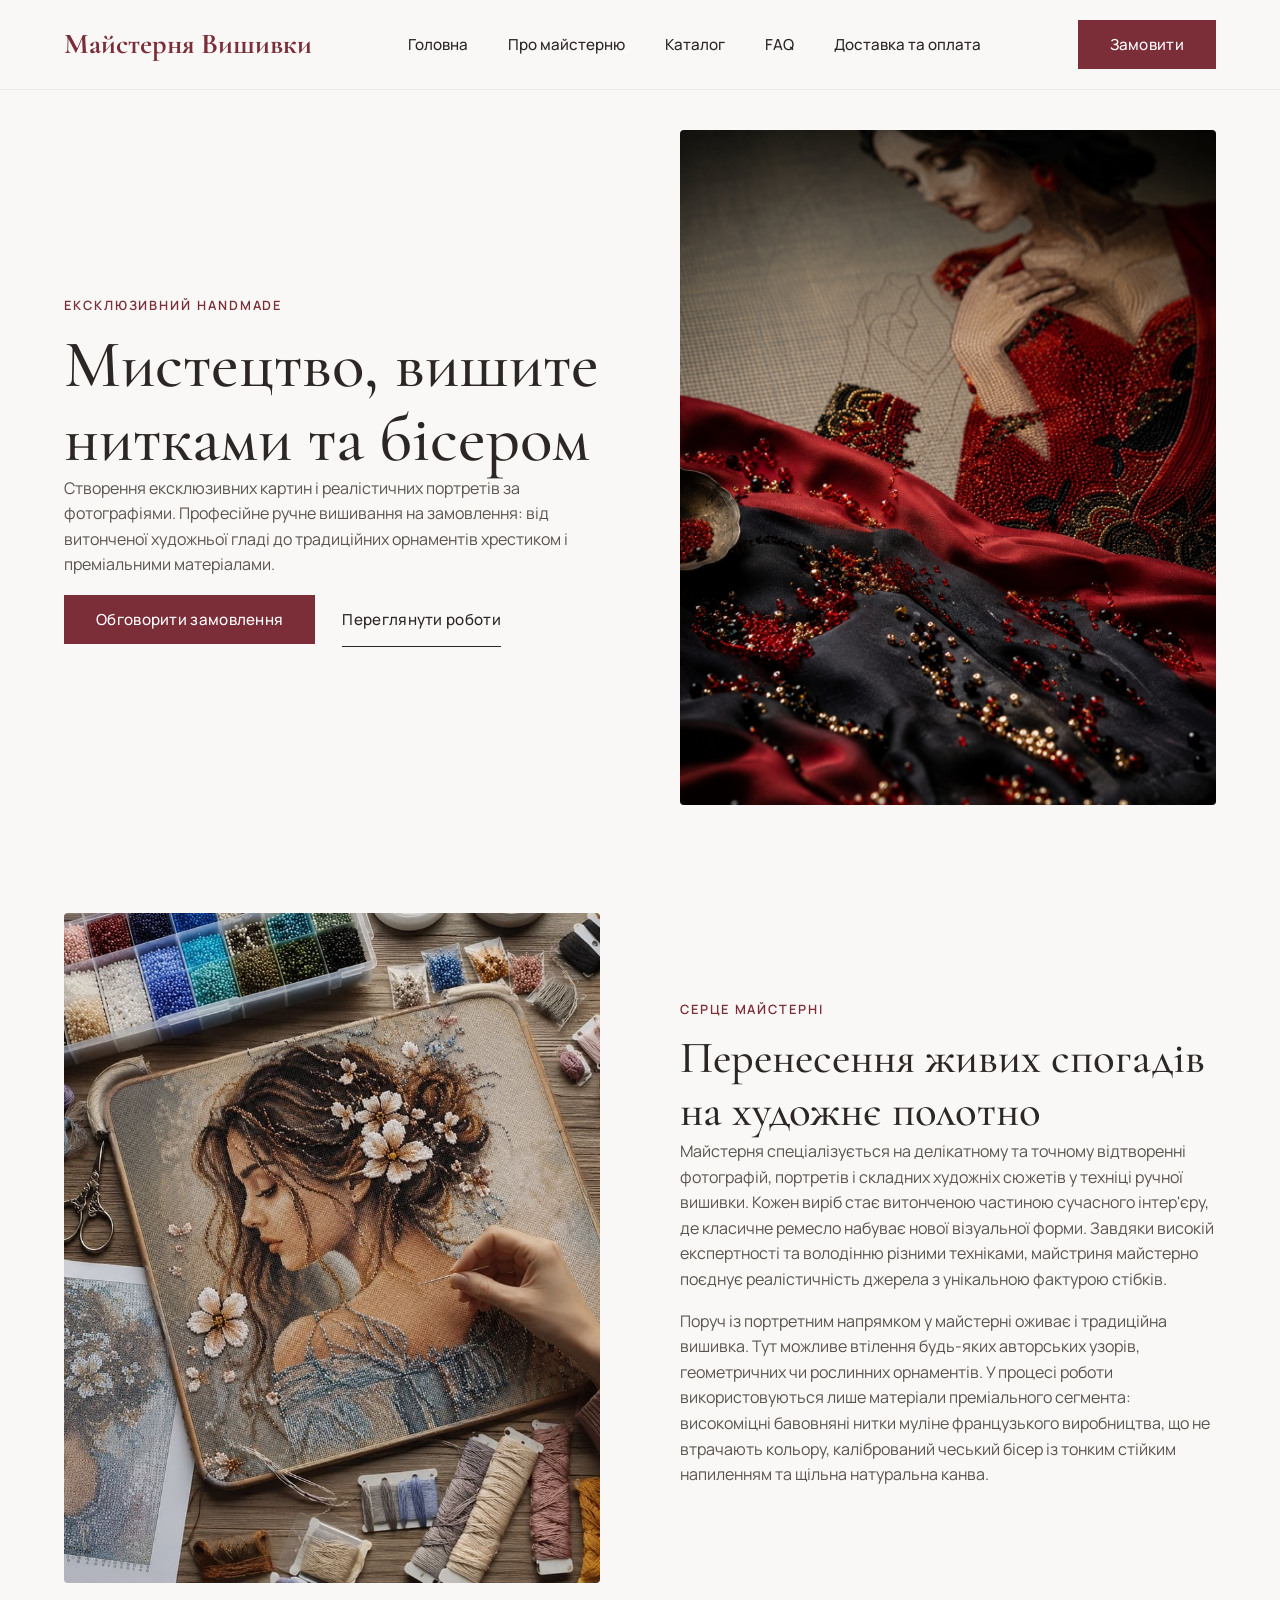
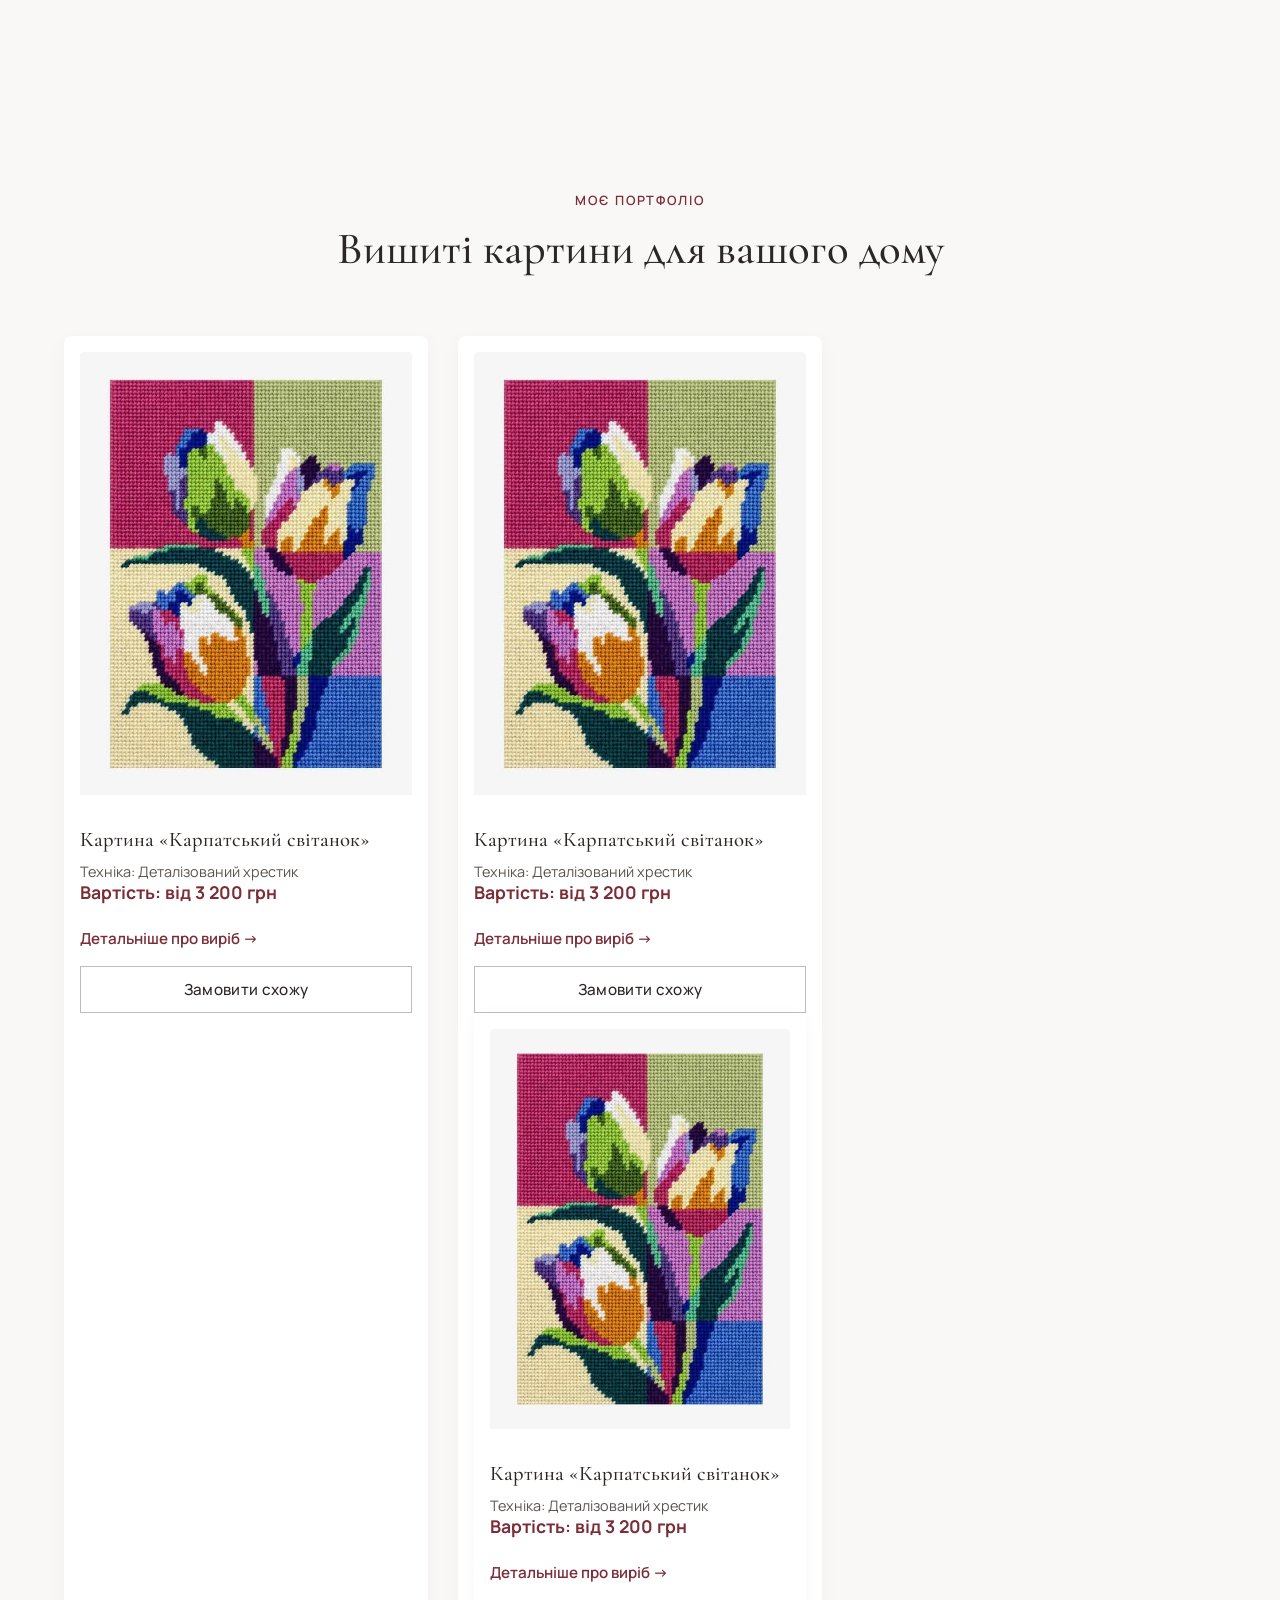
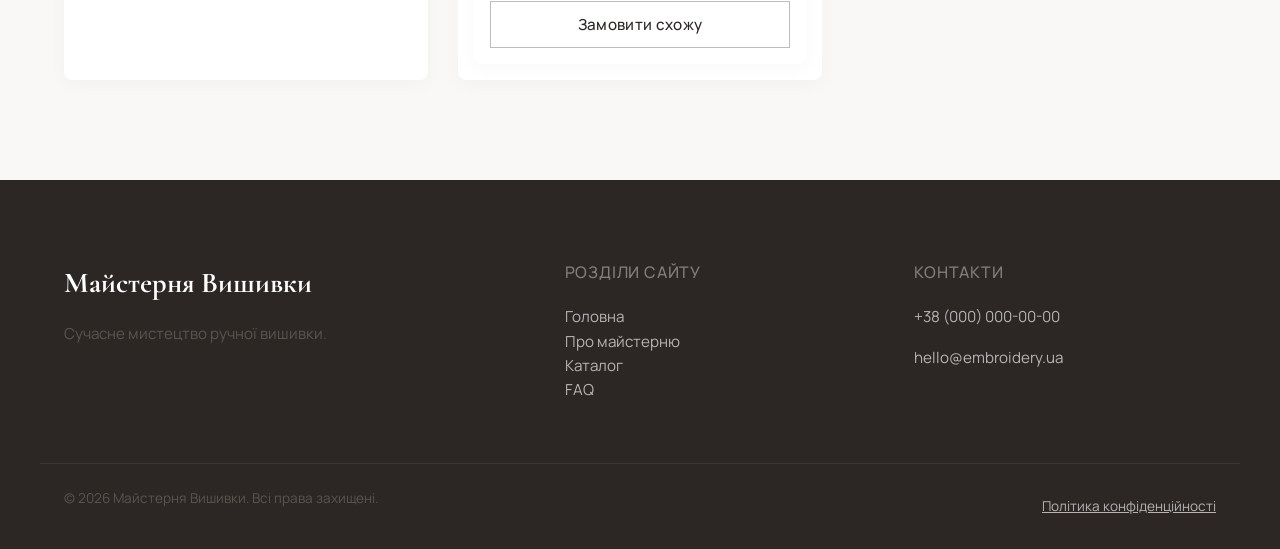
==== index.html @ 111ecac7 "Update index.html" ====
<!DOCTYPE html>
<html lang="uk">
<head>
  <meta charset="UTF-8">
  <meta name="viewport" content="width=device-width, initial-scale=1.0">
  <title>Про майстерню | Майстерня Вишивки</title>
  
  <link rel="preconnect" href="https://fonts.googleapis.com">
  <link rel="preconnect" href="https://fonts.gstatic.com" crossorigin>
  <link href="https://fonts.googleapis.com/css2?family=Cormorant+Garamond:wght@400;500;600;700&family=Manrope:wght@300;400;500;600&display=swap" rel="stylesheet">
  <link rel="stylesheet" href="style.css">
</head>
<body>

 <header class="site-header">
  <div class="container header-inner">
    <a href="index.html" class="logo">Майстерня Вишивки</a>
    
    <nav class="main-nav" id="main-nav">
      <ul class="nav-list">
        <li><a href="index.html" class="nav-link active">Головна</a></li>
        <li><a href="about.html" class="nav-link">Про майстерню</a></li>
        <li><a href="catalog.html" class="nav-link">Каталог</a></li>
        <li><a href="faq.html" class="nav-link">FAQ</a></li>
        <li><a href="delivery.html" class="nav-link">Доставка та оплата</a></li>
      </ul>
    </nav>

    <button class="btn btn-primary header-btn js-open-modal" data-product="Загальна консультація">Замовити</button>
    <button class="burger-menu" id="burger-menu" aria-label="Відкрити меню">
      <span></span><span></span><span></span>
    </button>
  </div>
</header>

  <main>
    <section class="hero" id="hero">
      <div class="container hero-container">
        <div class="hero-content fade-up">
          <span class="subtitle">Ексклюзивний handmade</span>
          <h1>Мистецтво, вишите нитками та бісером</h1>
          <p>Створення ексклюзивних картин і реалістичних портретів за фотографіями. Професійне ручне вишивання на замовлення: від витонченої художньої гладі до традиційних орнаментів хрестиком і преміальними матеріалами.</p>
 <div class="hero-actions">
            <button class="btn btn-primary js-open-modal" data-product="Обговорення замовлення">Обговорити замовлення</button>
            <a href="catalog.html" class="btn btn-secondary">Переглянути роботи</a>
          </div>
        </div>
        <div class="hero-image fade-up delay-1">
          <img src="images/main_1200x1500.jpg" alt="Ексклюзивна вишивка ручної роботи">
        </div>
      </div>
    </section>

    <section class="about-page section-padding" id="about">
      <div class="container about-container">
       <div class="about-text fade-up">
          <span class="subtitle">Серце майстерні</span>
          <h2>Перенесення живих спогадів на художнє полотно</h2>
          <p>Майстерня спеціалізується на делікатному та точному відтворенні фотографій, портретів і складних художніх сюжетів у техніці ручної вишивки. Кожен виріб стає витонченою частиною сучасного інтер'єру, де класичне ремесло набуває нової візуальної форми. Завдяки високій експертності та володінню різними техніками, майстриня майстерно поєднує реалістичність джерела з унікальною фактурою стібків.</p>
          <p>Поруч із портретним напрямком у майстерні оживає і традиційна вишивка. Тут можливе втілення будь-яких авторських узорів, геометричних чи рослинних орнаментів. У процесі роботи використовуються лише матеріали преміального сегмента: високоміцні бавовняні нитки муліне французького виробництва, що не втрачають кольору, калібрований чеський бісер із тонким стійким напиленням та щільна натуральна канва.</p>
        </div>
        <div class="about-image fade-up delay-1">
         <img src="images/main_0121.jpg" alt="Процес створення вишивки та матеріали">
        </div>
      </div>
    </section>

    <section class="featured section-padding">
      <div class="container">
<div class="section-header center fade-up">
          <span class="subtitle">Моє портфоліо</span>
          <h2>Вишиті картини для вашого дому</h2>
        </div>
        
        <div class="catalog-grid">
         <article class="product-card fade-up delay-2">
            <div class="card-image">
              <a href="product.html">
                <img src="images/work-6.jpg" alt="Картина Карпатський світанок">
              </a>
            </div>
            <div class="card-content">
              <a href="product.html">
                <h3 class="card-title">Картина «Карпатський світанок»</h3>
              </a>
              <p class="card-technique">Техніка: Деталізований хрестик</p>
              <p class="card-price">Вартість: від 3 200 грн</p>
              <a href="product.html" class="details-link">Детальніше про виріб &rarr;</a>
              <button class="btn btn-outline js-open-modal" data-product="Картина «Карпатський світанок»">Замовити схожу</button>
            </div>
          </article>
         <article class="product-card fade-up delay-1">
            <div class="card-image">
              <a href="product.html">
                <img src="images/work-6.jpg" alt="Картина Карпатський світанок">
              </a>
            </div>
            <div class="card-content">
              <a href="product.html">
                <h3 class="card-title">Картина «Карпатський світанок»</h3>
              </a>
              <p class="card-technique">Техніка: Деталізований хрестик</p>
              <p class="card-price">Вартість: від 3 200 грн</p>
              <a href="product.html" class="details-link">Детальніше про виріб &rarr;</a>
              <button class="btn btn-outline js-open-modal" data-product="Картина «Карпатський світанок»">Замовити схожу</button>
              <article class="product-card fade-up delay-2">
            <div class="card-image">
              <a href="product.html">
                <img src="images/work-6.jpg" alt="Картина Карпатський світанок">
              </a>
            </div>
            <div class="card-content">
              <a href="product.html">
                <h3 class="card-title">Картина «Карпатський світанок»</h3>
              </a>
              <p class="card-technique">Техніка: Деталізований хрестик</p>
              <p class="card-price">Вартість: від 3 200 грн</p>
              <a href="product.html" class="details-link">Детальніше про виріб &rarr;</a>
              <button class="btn btn-outline js-open-modal" data-product="Картина «Карпатський світанок»">Замовити схожу</button>
            </div>
          </article>

            </div>
          </article>
        </div>
      </div>
    </section>
  </main>

    <footer class="site-footer">
    <div class="container footer-container">
      <div class="footer-brand">
        <span class="logo">Майстерня Вишивки</span>
        <p>Сучасне мистецтво ручної вишивки.</p>
      </div>
      <div class="footer-links">
        <h4>Розділи сайту</h4>
        <ul>
          <li><a href="index.html">Головна</a></li>
          <li><a href="about.html">Про майстерню</a></li>
          <li><a href="catalog.html">Каталог</a></li>
          <li><a href="faq.html">FAQ</a></li>
        </ul>
      </div>
      <div class="footer-contacts">
        <h4>Контакти</h4>
        <p><a href="tel:+380000000000">+38 (000) 000-00-00</a></p>
        <p><a href="mailto:hello@embroidery.ua">hello@embroidery.ua</a></p>
      </div>
    </div>
   <div class="footer-bottom container" style="display: flex; justify-content: space-between; align-items: center; flex-wrap: wrap;">
      <p>&copy; 2026 Майстерня Вишивки. Всі права захищені.</p>
      <a href="privacy.html" style="font-size: 0.85rem; text-decoration: underline;">Політика конфіденційності</a>
    </div>
  </footer>
  <div class="modal-overlay" id="order-modal" aria-hidden="true">
    <div class="modal-content">
      <button class="close-modal js-close-modal" aria-label="Закрити">&times;</button>
      <h2 class="modal-title">Обговорити замовлення</h2>
      <form class="order-form" id="order-form">
        <div class="form-group">
          <label for="user-name">Ім'я</label>
          <input type="text" id="user-name" name="name" required>
        </div>
        <div class="form-group">
          <label for="user-contact">Телефон або Месенджер</label>
          <input type="text" id="user-contact" name="contact" required>
        </div>
        <div class="form-group">
          <label for="work-format">Матеріал виконання</label>
          <select id="work-format" name="format">
            <option value="thread">Преміальні нитки муліне</option>
            <option value="beads">Калібрований чеський бісер</option>
            <option value="mixed">Змішана художня техніка</option>
          </select>
        </div>
        <div class="form-group">
          <label for="user-comment">Опис ідеї</label>
          <textarea id="user-comment" name="comment" rows="4"></textarea>
        </div>
        <button type="submit" class="btn btn-primary submit-btn">Відправити заявку</button>
        <p class="form-microcopy">Фото або референс можна буде надіслати у месенджер після оформлення заявки.</p>
        <div class="form-message" id="form-message"></div>
      </form>
    </div>
  </div>

  <script src="script.js"></script>
</body>
</html>
---- style.css ----
:root {
  --bg-color: #F9F8F6;
  --text-color: #2C2724;
  --text-light: #5A544F;
  --accent-color: #7B2D38;
  --accent-hover: #5A2028;
  --highlight-bg: #F0EBE1;
  --white: #FFFFFF;
  
  --font-serif: 'Cormorant Garamond', serif;
  --font-sans: 'Manrope', sans-serif;
  
  --transition: 0.4s cubic-bezier(0.25, 0.46, 0.45, 0.94);
}

* { box-sizing: border-box; margin: 0; padding: 0; }
html { scroll-behavior: smooth; }
body { font-family: var(--font-sans); background-color: var(--bg-color); color: var(--text-color); line-height: 1.6; font-size: 16px; overflow-x: hidden; }

h1, h2, h3, h4 { font-family: var(--font-serif); font-weight: 500; color: var(--text-color); }
h1 { font-size: clamp(2.5rem, 6vw, 4.2rem); line-height: 1.1; }
h2 { font-size: clamp(2rem, 4vw, 2.8rem); line-height: 1.2; }
h3 { font-size: 1.6rem; }
p { color: var(--text-light); margin-bottom: 1rem; }
a { color: inherit; text-decoration: none; transition: var(--transition); }
ul { list-style: none; }
button { font-family: inherit; cursor: pointer; border: none; background: none; }

.container { width: 100%; max-width: 1200px; margin: 0 auto; padding: 0 24px; }
.section-padding { padding: 100px 0; }
.center { text-align: center; }

.subtitle { display: block; font-size: 0.8rem; text-transform: uppercase; letter-spacing: 0.15em; color: var(--accent-color); font-weight: 600; margin-bottom: 12px; }
.section-header { margin-bottom: 60px; }

/* Buttons */
.btn { display: inline-block; padding: 14px 32px; font-size: 0.95rem; font-weight: 500; transition: var(--transition); letter-spacing: 0.02em; }
.btn-primary { background-color: var(--accent-color); color: var(--white); }
.btn-primary:hover { background-color: var(--accent-hover); transform: translateY(-2px); }
.btn-secondary { background-color: transparent; color: var(--text-color); border-bottom: 1px solid var(--text-color); padding: 14px 0; margin-left: 24px; }
.btn-secondary:hover { color: var(--accent-color); border-color: var(--accent-color); }
.btn-outline { border: 1px solid rgba(44, 39, 36, 0.3); color: var(--text-color); padding: 12px 24px; width: 100%; text-align: center; transition: all 0.3s ease; }
.btn-outline:hover { border-color: var(--accent-color); color: var(--white); background-color: var(--accent-color); }

/* Header */
.site-header { position: sticky; top: 0; z-index: 100; background-color: rgba(249, 248, 246, 0.95); backdrop-filter: blur(8px); border-bottom: 1px solid rgba(44, 39, 36, 0.06); padding: 20px 0; }
.header-inner { display: flex; justify-content: space-between; align-items: center; }
.logo { font-family: var(--font-serif); font-size: 1.8rem; font-weight: 700; color: var(--accent-color); }
.nav-list { display: none; gap: 40px; }
.nav-link { font-size: 0.95rem; font-weight: 500; }
.nav-link:hover { color: var(--accent-color); }
.header-btn { display: none; }

.burger-menu { display: flex; flex-direction: column; gap: 6px; width: 28px; z-index: 102; }
.burger-menu span { display: block; width: 100%; height: 2px; background-color: var(--text-color); transition: var(--transition); }
.burger-menu.active span:nth-child(1) { transform: translateY(8px) rotate(45deg); }
.burger-menu.active span:nth-child(2) { opacity: 0; }
.burger-menu.active span:nth-child(3) { transform: translateY(-8px) rotate(-45deg); }

.main-nav.active { position: fixed; top: 0; left: 0; width: 100%; height: 100vh; background-color: var(--bg-color); display: flex; align-items: center; justify-content: center; z-index: 101; }
.main-nav.active .nav-list { display: flex; flex-direction: column; align-items: center; gap: 32px; }
@media (min-width: 992px) { .burger-menu { display: none; } .nav-list { display: flex; } .header-btn { display: block; } }

/* Hero & About */
.hero-container { display: grid; gap: 48px; align-items: center; padding-top: 40px;}
.hero-image img, .about-image img { width: 100%; object-fit: cover; border-radius: 4px; }
.hero-image img { height: 55vh; }
.about-container { display: grid; gap: 48px; align-items: center; }
.about-image img { aspect-ratio: 4/5; }
@media (min-width: 992px) { .hero-container, .about-container { grid-template-columns: 1fr 1fr; gap: 80px; } .hero-image img { height: 75vh; } .about-image { order: -1; } }

/* Catalog Animations & Grid */
.catalog-grid { display: grid; grid-template-columns: 1fr; gap: 48px; }
.product-card { 
  display: flex; 
  flex-direction: column; 
  gap: 20px; 
  background: var(--white);
  padding: 16px;
  border-radius: 8px;
  box-shadow: 0 4px 20px rgba(0,0,0,0.03);
  transition: transform 0.4s ease, box-shadow 0.4s ease;
}

/* Анімація наведення миші на картку */
.product-card:hover {
  transform: translateY(-10px);
  box-shadow: 0 15px 35px rgba(123, 45, 56, 0.08);
}

.card-image { overflow: hidden; border-radius: 4px; }
.card-image img { width: 100%; aspect-ratio: 3/4; object-fit: cover; transition: transform 0.8s ease; }
.product-card:hover .card-image img { transform: scale(1.05); }

.card-title { font-size: 1.3rem; margin-bottom: 4px; }
.card-technique { font-size: 0.9rem; color: var(--text-light); margin-bottom: 16px; }

@media (min-width: 768px) { .catalog-grid { grid-template-columns: repeat(2, 1fr); } }
@media (min-width: 1024px) { .catalog-grid { grid-template-columns: repeat(3, 1fr); gap: 30px; } }

/* Animations Scroll Reveal */
.fade-up {
  opacity: 0;
  transform: translateY(40px);
  transition: opacity 0.8s ease-out, transform 0.8s ease-out;
}
.fade-up.visible {
  opacity: 1;
  transform: translateY(0);
}
.delay-1 { transition-delay: 0.2s; }
.delay-2 { transition-delay: 0.4s; }

/* Info & Accordion */
.info-container { display: grid; gap: 64px; }
.accordion-item { border-bottom: 1px solid rgba(44, 39, 36, 0.12); }
.accordion-header { width: 100%; text-align: left; padding: 24px 0; font-size: 1.1rem; color: var(--text-color); display: flex; justify-content: space-between; align-items: center; font-weight: 500; }
.accordion-header::after { content: '+'; font-size: 1.4rem; color: var(--accent-color); transition: var(--transition); }
.accordion-item.active .accordion-header::after { transform: rotate(45deg); }
.accordion-content { max-height: 0; overflow: hidden; transition: max-height 0.3s ease; }
.accordion-item.active .accordion-content { max-height: 500px; }
.accordion-content p { padding-bottom: 24px; font-size: 0.95rem; }
@media (min-width: 992px) { .info-container { grid-template-columns: 1fr 1fr; gap: 90px; } }

/* Footer */
.site-footer { background-color: var(--text-color); color: var(--white); padding: 80px 0 24px; font-size: 0.95rem; }
.site-footer a { color: rgba(255, 255, 255, 0.65); }
.site-footer a:hover { color: var(--white); }
.site-footer .logo { color: var(--white); display: inline-block; margin-bottom: 16px; }
.footer-container { display: grid; gap: 48px; margin-bottom: 60px; }
.footer-links h4, .footer-contacts h4 { font-family: var(--font-sans); font-size: 1rem; text-transform: uppercase; letter-spacing: 0.05em; margin-bottom: 20px; color: rgba(255, 255, 255, 0.4); }
.footer-bottom { text-align: center; border-top: 1px solid rgba(255, 255, 255, 0.08); padding-top: 24px; font-size: 0.85rem; color: rgba(255, 255, 255, 0.4); }
@media (min-width: 768px) { .footer-container { grid-template-columns: 1.5fr 1fr 1fr; } }

/* Modal Form */
.modal-overlay { position: fixed; top: 0; left: 0; width: 100%; height: 100%; background-color: rgba(44, 39, 36, 0.6); backdrop-filter: blur(5px); z-index: 1000; display: flex; align-items: center; justify-content: center; opacity: 0; visibility: hidden; transition: var(--transition); }
.modal-overlay.active { opacity: 1; visibility: visible; }
.modal-content { background-color: var(--highlight-bg); width: 100%; max-width: 500px; padding: 48px; position: relative; transform: translateY(30px); transition: var(--transition); border-radius: 8px; }
.modal-overlay.active .modal-content { transform: translateY(0); }
.close-modal { position: absolute; top: 20px; right: 24px; font-size: 2rem; color: var(--text-color); }

.form-group { margin-bottom: 20px; }
.form-group label { display: block; font-size: 0.85rem; text-transform: uppercase; margin-bottom: 6px; font-weight: 600; }
.form-group input, .form-group select, .form-group textarea { width: 100%; padding: 12px; border: 1px solid rgba(44, 39, 36, 0.2); border-radius: 4px; font-family: inherit; }
.form-group input:focus, .form-group select:focus, .form-group textarea:focus { outline: none; border-color: var(--accent-color); }
.submit-btn { width: 100%; margin-top: 10px; border-radius: 4px;}
.form-message { margin-top: 15px; text-align: center; font-weight: 500; }
.form-message.success { color: #2E7D32; }
.form-message.error { color: var(--accent-color); }

/* ================= Сторінка Доставка та Оплата (delivery.html) ================= */

.contacts-page {
  padding-bottom: 100px;
}

/* Сітка контактів (телефон, email, месенджери) */
.contacts-grid {
  display: grid;
  grid-template-columns: repeat(auto-fit, minmax(250px, 1fr));
  gap: 30px;
  text-align: center;
  margin-bottom: 60px;
}

.contact-item h3 {
  font-family: var(--font-sans);
  font-size: 1.1rem;
  margin-bottom: 12px;
  text-transform: uppercase;
  letter-spacing: 0.05em;
  color: var(--accent-color);
}

.contact-item p { 
  margin-bottom: 5px; 
  font-size: 1.05rem; 
}

/* Картки Доставка і Оплата */
.info-cards-wrapper {
  display: flex;
  flex-direction: column;
  gap: 30px;
  max-width: 900px;
  margin: 0 auto 60px;
}

.info-card {
  display: flex;
  gap: 24px;
  background-color: var(--white);
  padding: 35px;
  border-radius: 12px;
  box-shadow: 0 4px 20px rgba(0, 0, 0, 0.03);
  border: 1px solid rgba(44, 39, 36, 0.06);
  transition: transform 0.3s ease, box-shadow 0.3s ease;
}

.info-card:hover {
  transform: translateY(-5px);
  box-shadow: 0 10px 30px rgba(123, 45, 56, 0.08);
  border-color: rgba(123, 45, 56, 0.15);
}

.info-icon {
  flex-shrink: 0;
  width: 64px;
  height: 64px;
  background-color: var(--highlight-bg); /* Світло-молочний фон іконки */
  border-radius: 16px;
  display: flex;
  align-items: center;
  justify-content: center;
  color: var(--accent-color); /* Бордовий колір іконки */
}

.info-icon svg { 
  width: 32px; 
  height: 32px; 
}

.info-content h3 {
  font-family: var(--font-sans);
  font-size: 1.4rem;
  font-weight: 600;
  margin-bottom: 16px;
  color: var(--text-color);
}

.info-content p {
  font-size: 0.95rem; 
  line-height: 1.6; 
  margin-bottom: 12px; 
  color: var(--text-light);
}

.info-content p:last-child { 
  margin-bottom: 0; 
}

.info-content strong { 
  color: var(--text-color); 
  font-weight: 600; 
}

/* Форма на сторінці Доставка та Оплата */
.inline-form {
  max-width: 600px;
  margin: 0 auto;
  background: var(--white);
  padding: 40px;
  border-radius: 8px;
  box-shadow: 0 4px 20px rgba(0, 0, 0, 0.03);
  border: 1px solid rgba(44, 39, 36, 0.06);
}

/* Адаптивність для телефонів */
@media (max-width: 768px) {
  .info-card { 
    flex-direction: column; 
    gap: 20px; 
    padding: 24px; 
  }
  .info-icon { 
    width: 54px; 
    height: 54px; 
  }
  .info-icon svg { 
    width: 28px; 
    height: 28px; 
  }
  .inline-form {
    padding: 24px;
  }
}
/* Ціна у картках каталогу */
.card-price {
  font-size: 1.1rem;
  font-weight: 700;
  color: var(--accent-color);
  margin-top: -10px;
  margin-bottom: 20px;
}

.card-technique {
  margin-bottom: 5px !important;
}

/* ================= Сторінка окремого виробу (product.html) ================= */

.breadcrumbs {
  padding: 20px 24px 0;
  font-size: 0.9rem;
  color: var(--text-light);
}

.breadcrumbs a {
  color: var(--accent-color);
  font-weight: 500;
}

.product-layout {
  display: grid;
  gap: 40px;
}

@media (min-width: 992px) {
  .product-layout {
    grid-template-columns: 1.1fr 0.9fr;
    gap: 60px;
    align-items: start;
  }
}

/* Галерея */
.product-gallery {
  display: flex;
  flex-direction: column;
  gap: 15px;
}

.main-image img {
  width: 100%;
  aspect-ratio: 4/5;
  object-fit: cover;
  border-radius: 8px;
  border: 1px solid rgba(44, 39, 36, 0.06);
}

.thumbnail-list {
  display: flex;
  gap: 10px;
  overflow-x: auto;
  padding-bottom: 5px;
}

.thumbnail-list::-webkit-scrollbar {
  height: 6px;
}
.thumbnail-list::-webkit-scrollbar-thumb {
  background: rgba(44, 39, 36, 0.2);
  border-radius: 4px;
}

.thumbnail {
  width: 80px;
  height: 80px;
  object-fit: cover;
  border-radius: 6px;
  cursor: pointer;
  border: 2px solid transparent;
  transition: var(--transition);
  opacity: 0.7;
}

.thumbnail:hover {
  opacity: 1;
}

.thumbnail.active {
  border-color: var(--accent-color);
  opacity: 1;
}

/* Інфо про виріб */
.product-title {
  font-size: clamp(2rem, 4vw, 2.8rem);
  margin-bottom: 10px;
}

.product-price {
  font-size: 1.8rem;
  font-weight: 700;
  color: var(--accent-color);
  margin-bottom: 25px;
  font-family: var(--font-serif);
}

.product-description p {
  font-size: 1.05rem;
  margin-bottom: 30px;
}
/* Посилання "Детальніше" у картках */
.details-link {
  display: inline-block;
  margin-bottom: 15px;
  color: var(--accent-color);
  font-weight: 600;
  font-size: 0.95rem;
  text-decoration: none;
  transition: var(--transition);
}

.details-link:hover {
  text-decoration: underline;
  text-underline-offset: 4px;
}

/* Hover-ефект для заголовку картки */
.card-title {
  transition: color 0.3s ease;
}

.product-card:hover .card-title {
  color: var(--accent-color);
}
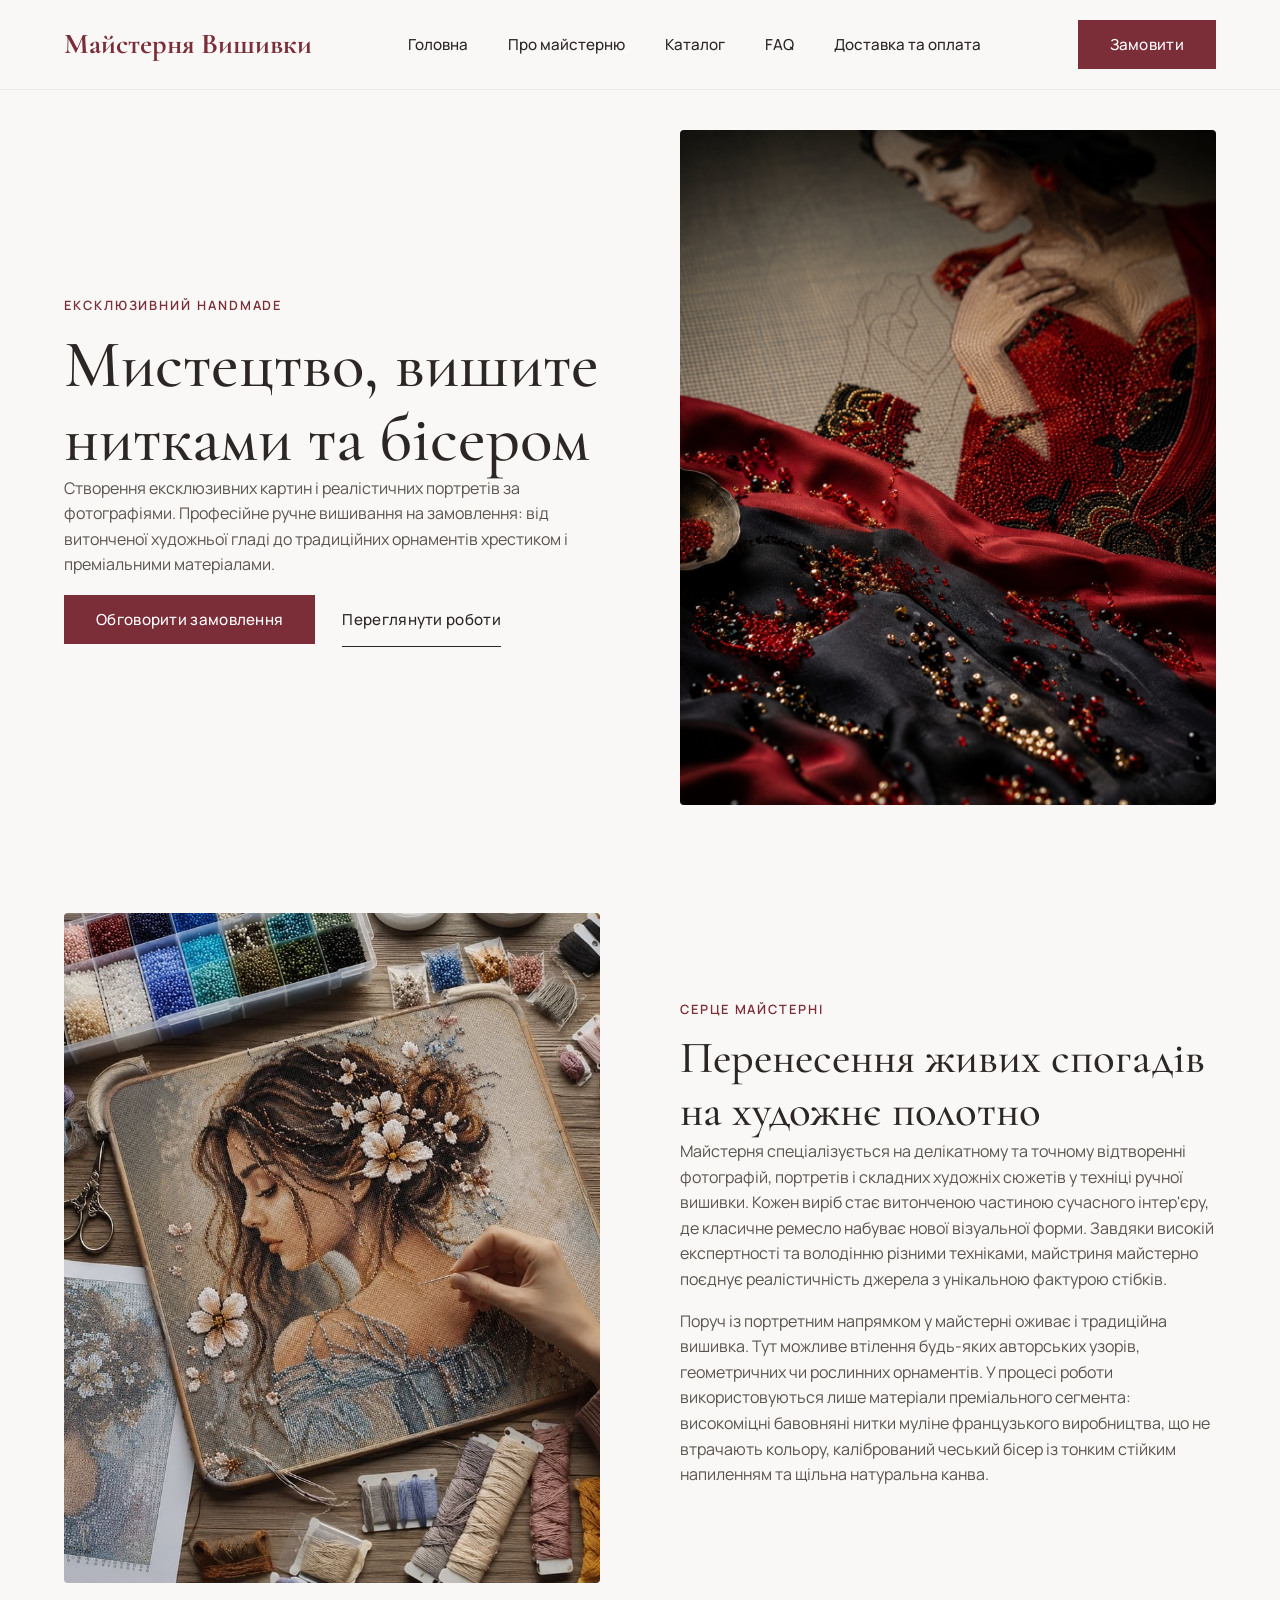
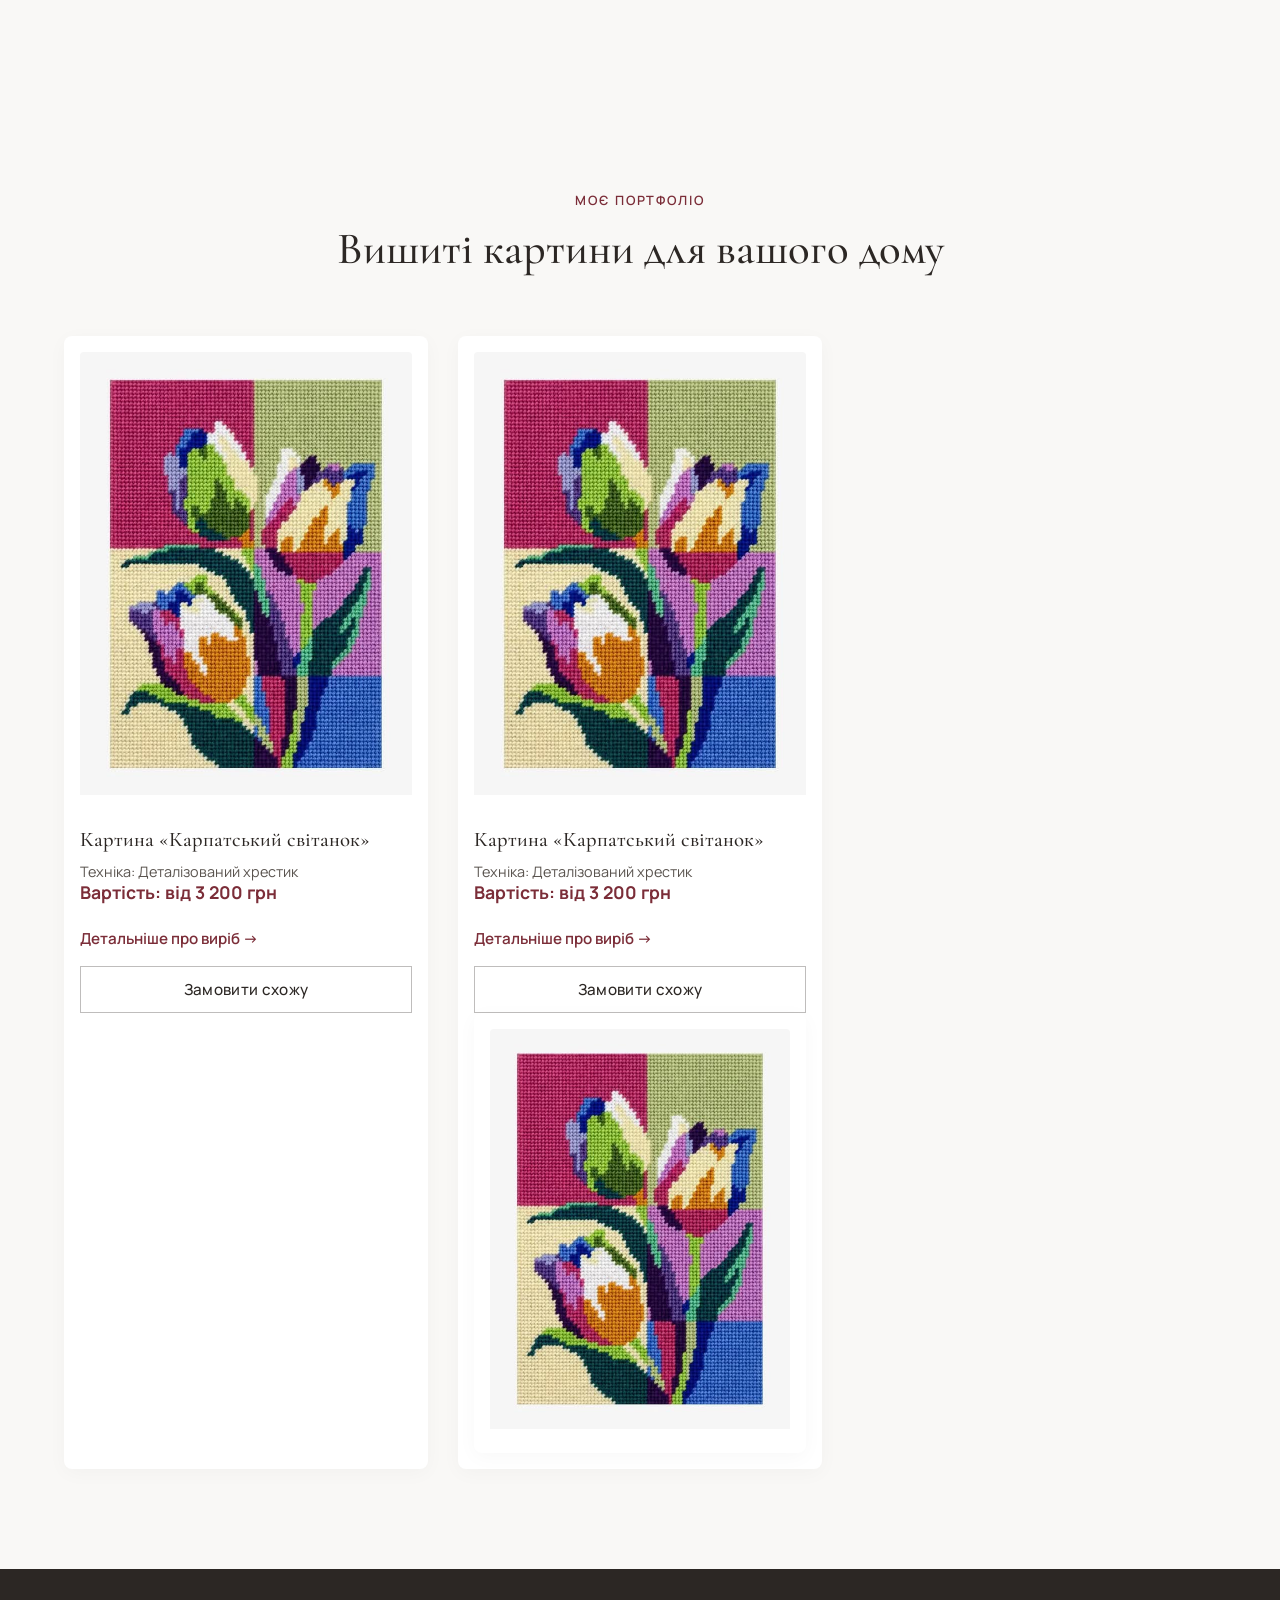
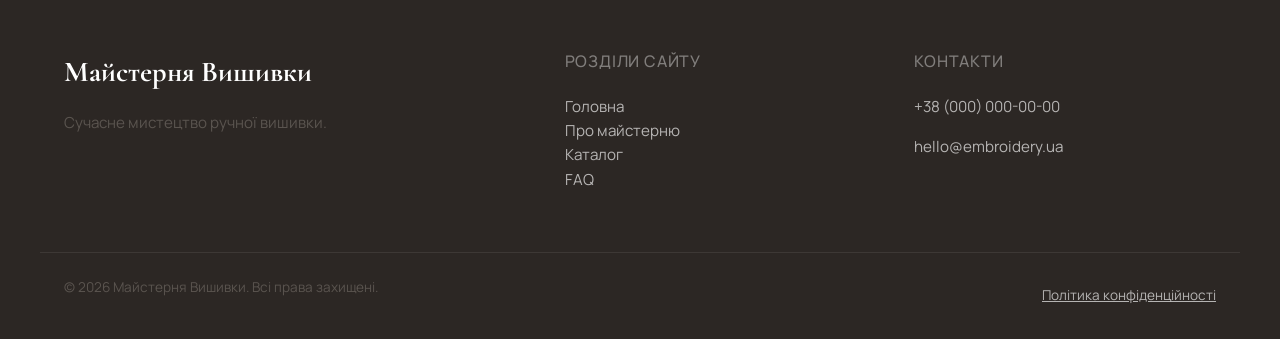
==== commit ef718107: "Update index.html" ====
--- a/index.html
+++ b/index.html
@@ -109,19 +109,6 @@
                 <img src="images/work-6.jpg" alt="Картина Карпатський світанок">
               </a>
             </div>
-            <div class="card-content">
-              <a href="product.html">
-                <h3 class="card-title">Картина «Карпатський світанок»</h3>
-              </a>
-              <p class="card-technique">Техніка: Деталізований хрестик</p>
-              <p class="card-price">Вартість: від 3 200 грн</p>
-              <a href="product.html" class="details-link">Детальніше про виріб &rarr;</a>
-              <button class="btn btn-outline js-open-modal" data-product="Картина «Карпатський світанок»">Замовити схожу</button>
-            </div>
-          </article>
-
-            </div>
-          </article>
         </div>
       </div>
     </section>
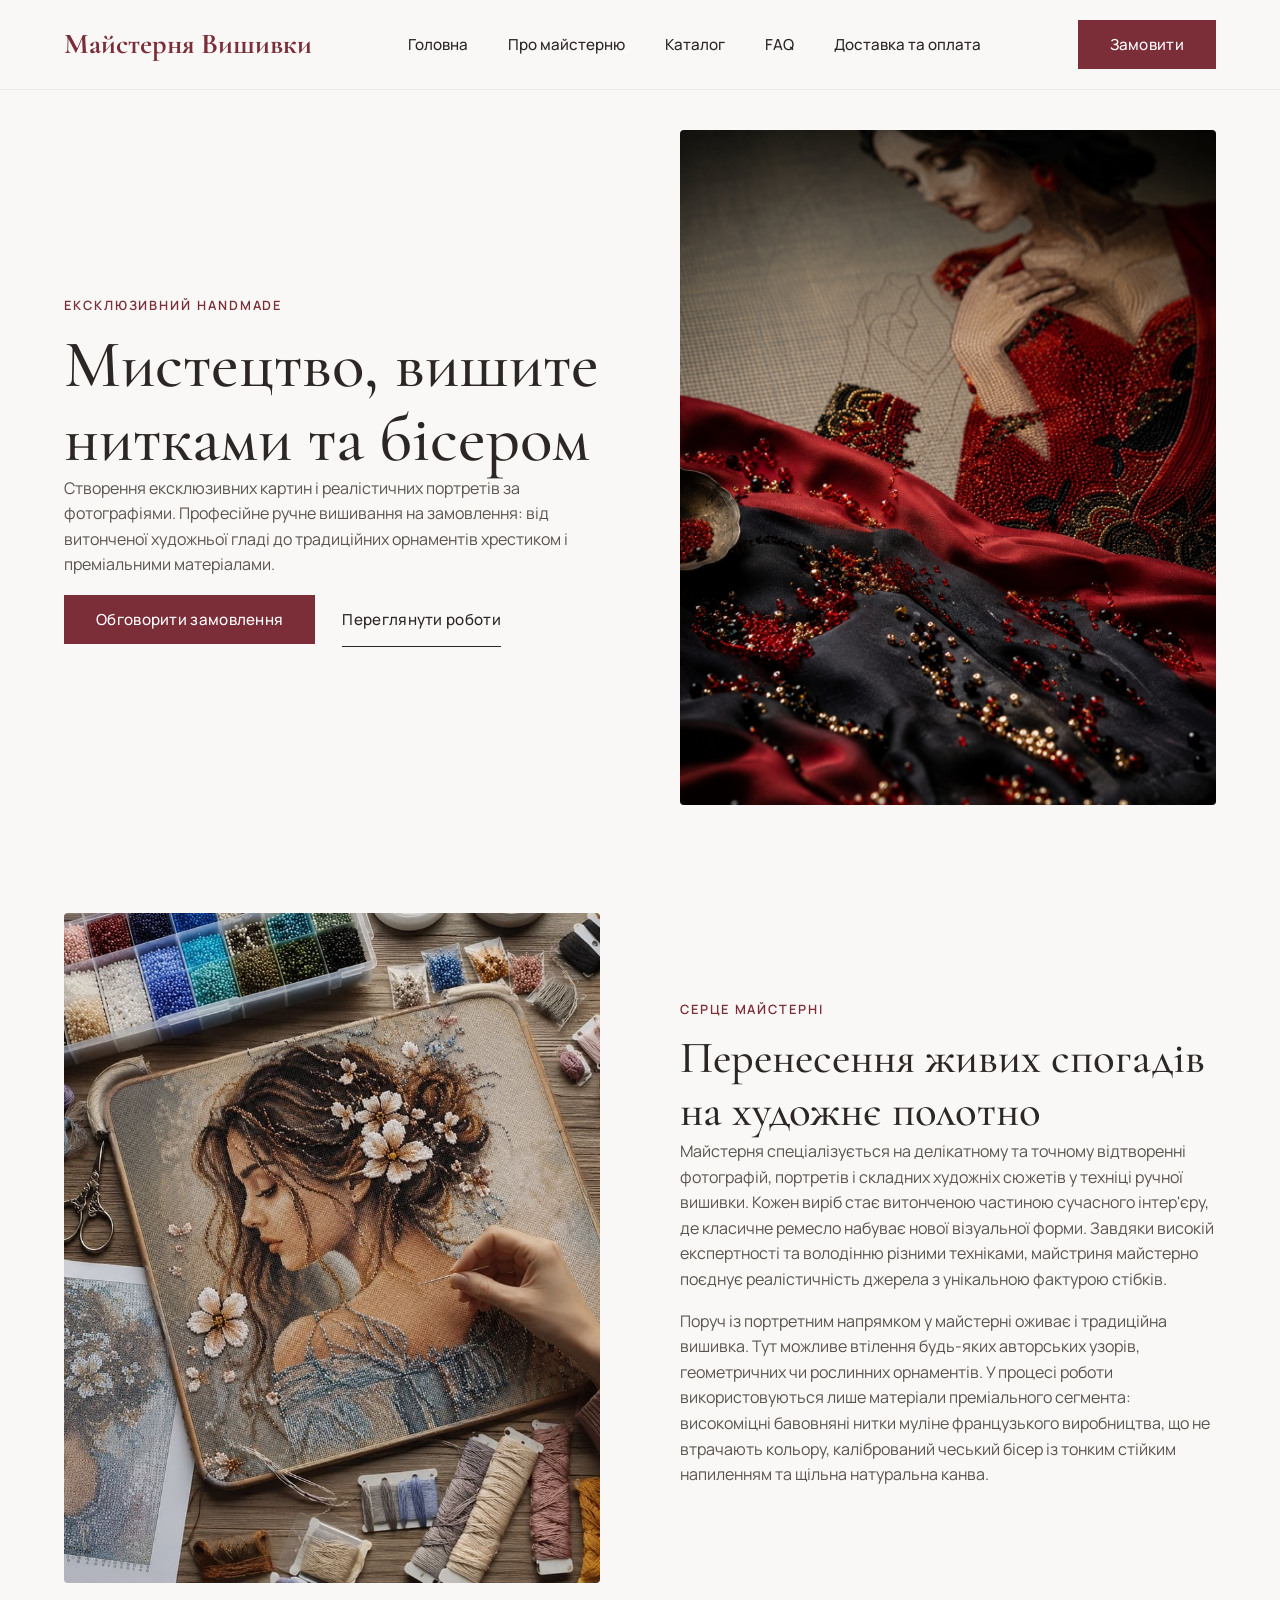
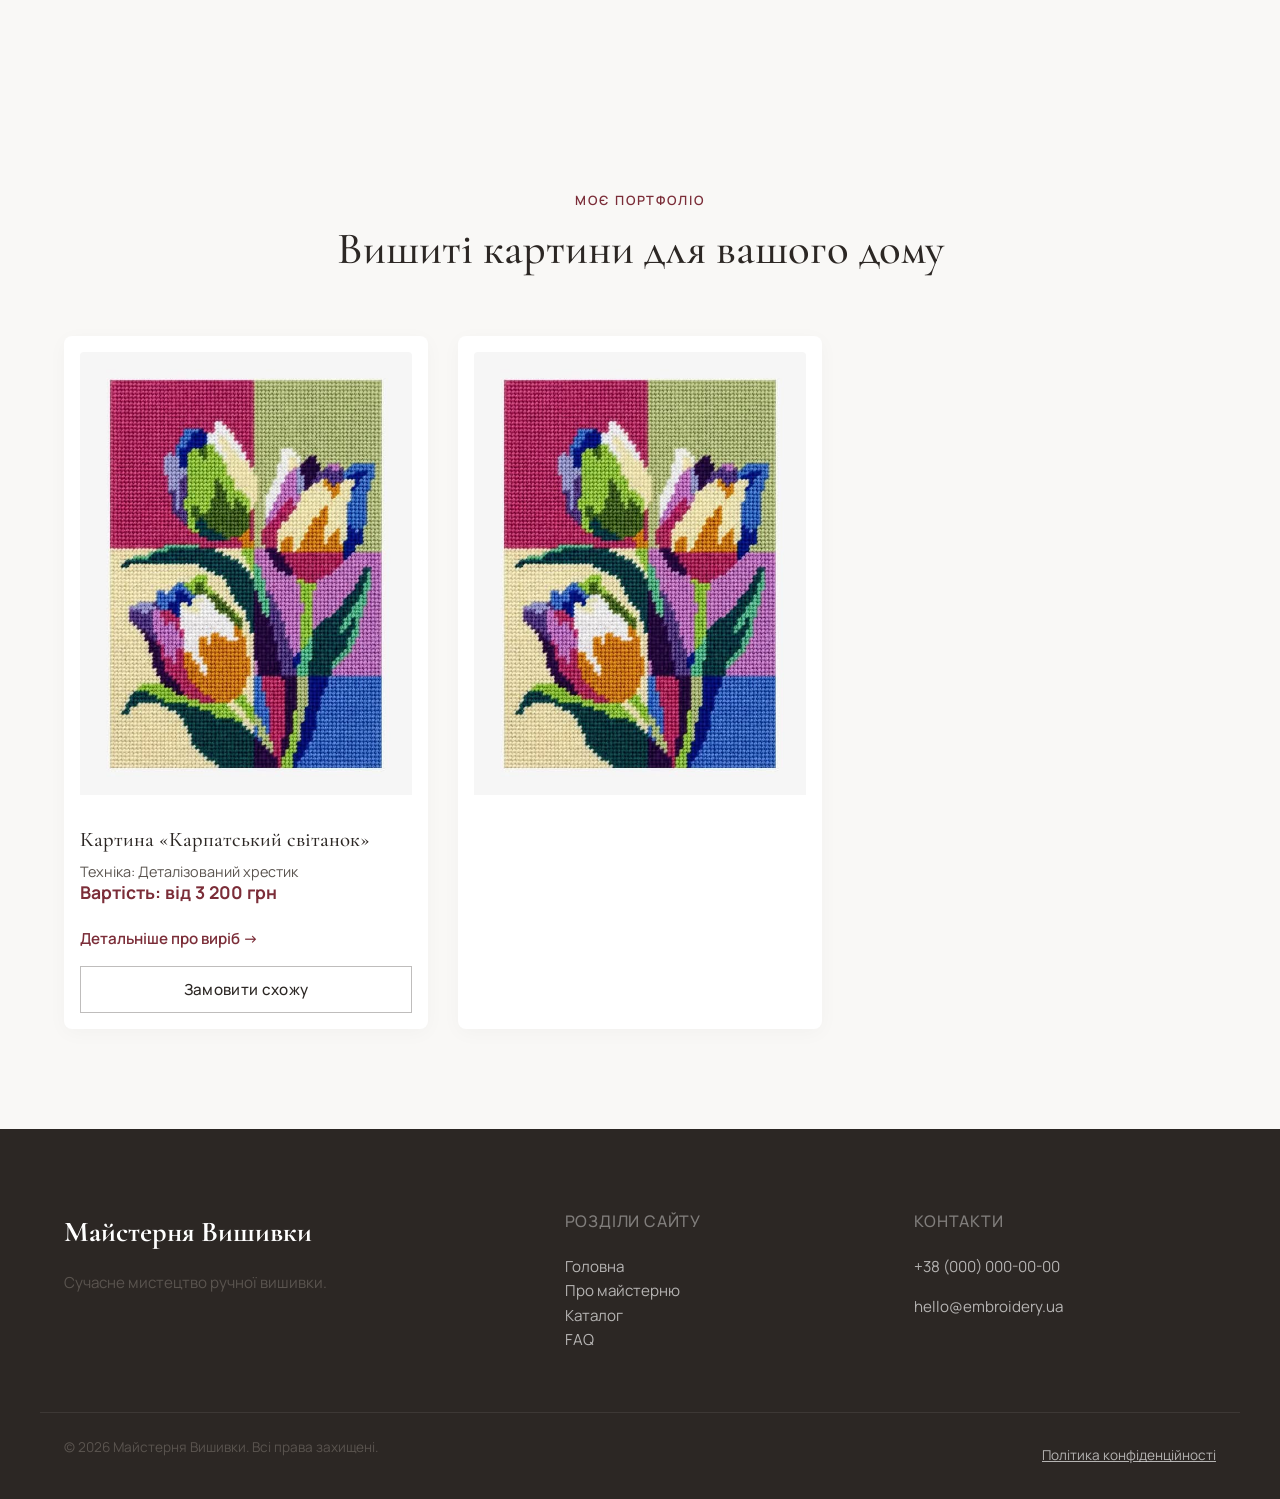
==== commit 6c1a3107: "Update index.html" ====
--- a/index.html
+++ b/index.html
@@ -94,23 +94,8 @@
               <a href="product.html">
                 <img src="images/work-6.jpg" alt="Картина Карпатський світанок">
               </a>
-            </div>
-            <div class="card-content">
-              <a href="product.html">
-                <h3 class="card-title">Картина «Карпатський світанок»</h3>
-              </a>
-              <p class="card-technique">Техніка: Деталізований хрестик</p>
-              <p class="card-price">Вартість: від 3 200 грн</p>
-              <a href="product.html" class="details-link">Детальніше про виріб &rarr;</a>
-              <button class="btn btn-outline js-open-modal" data-product="Картина «Карпатський світанок»">Замовити схожу</button>
-              <article class="product-card fade-up delay-2">
-            <div class="card-image">
-              <a href="product.html">
-                <img src="images/work-6.jpg" alt="Картина Карпатський світанок">
-              </a>
-            </div>
-        </div>
       </div>
+               </div>
     </section>
   </main>
 
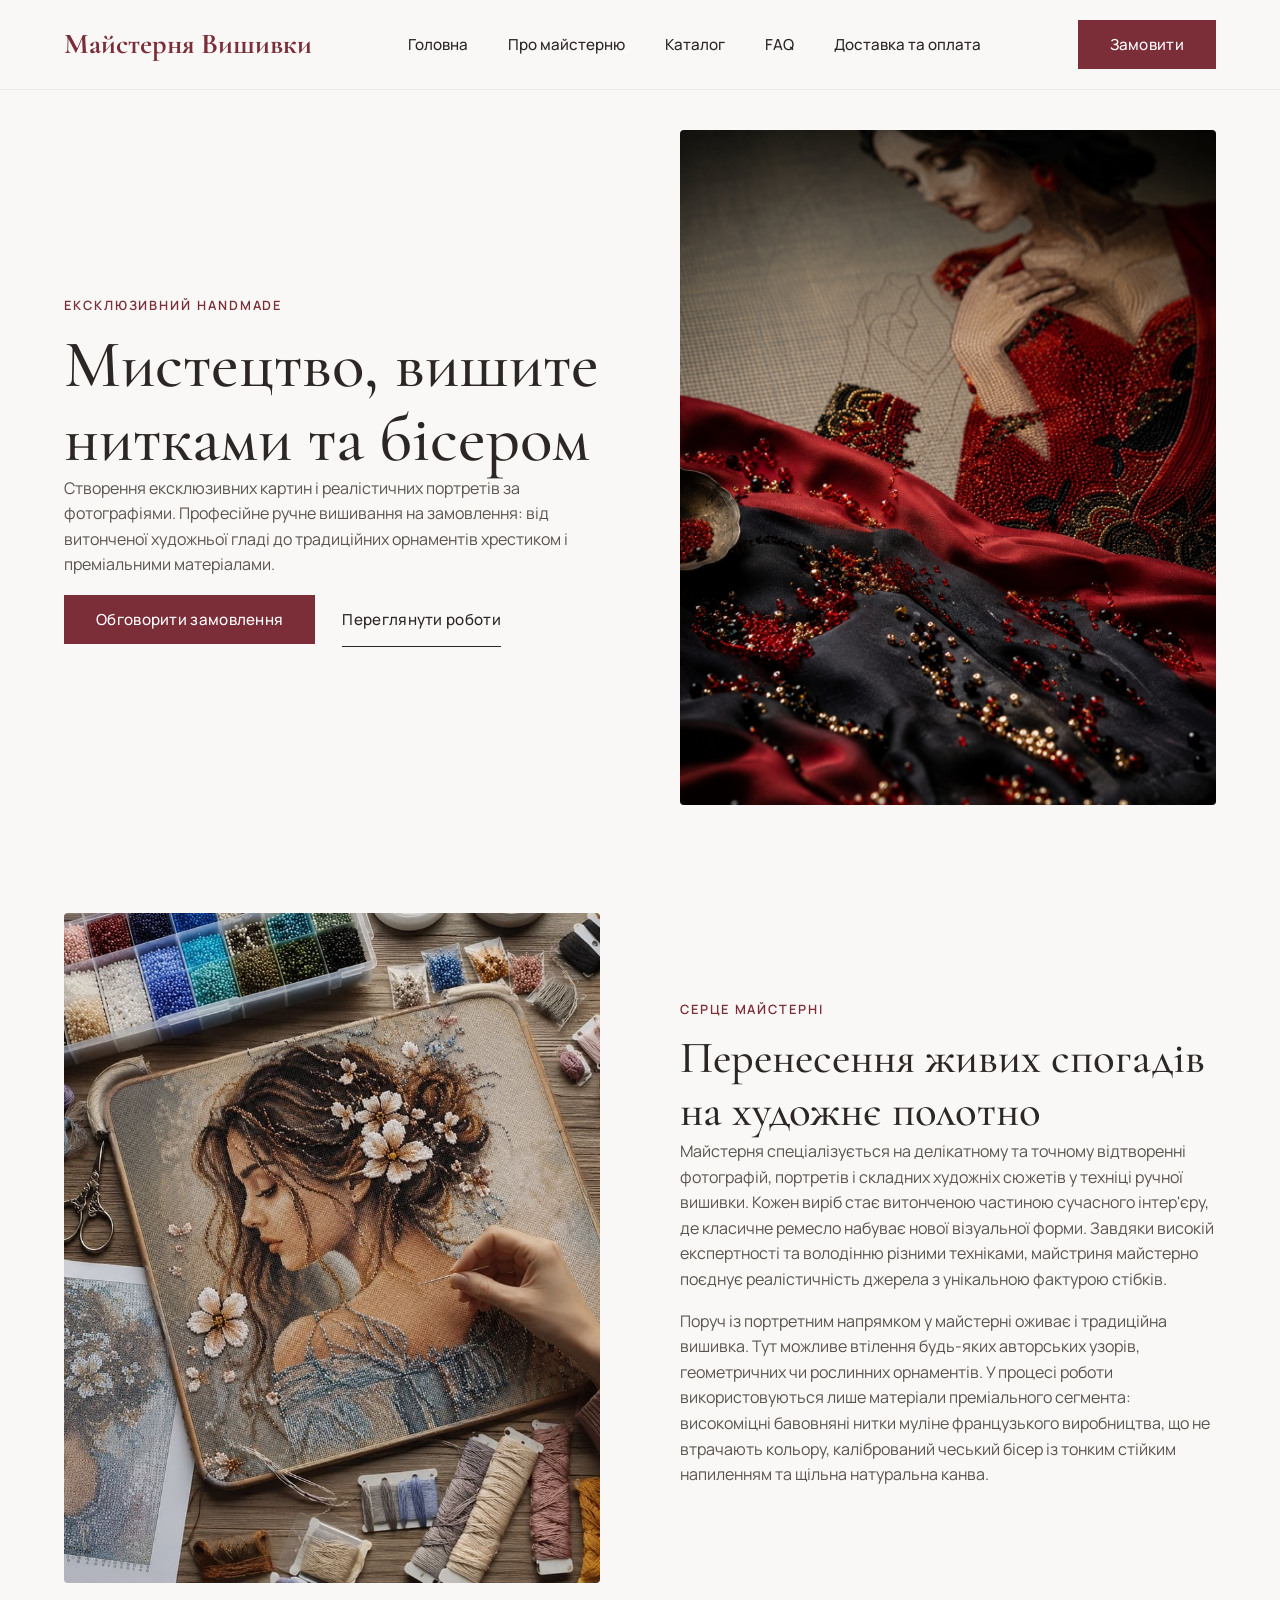
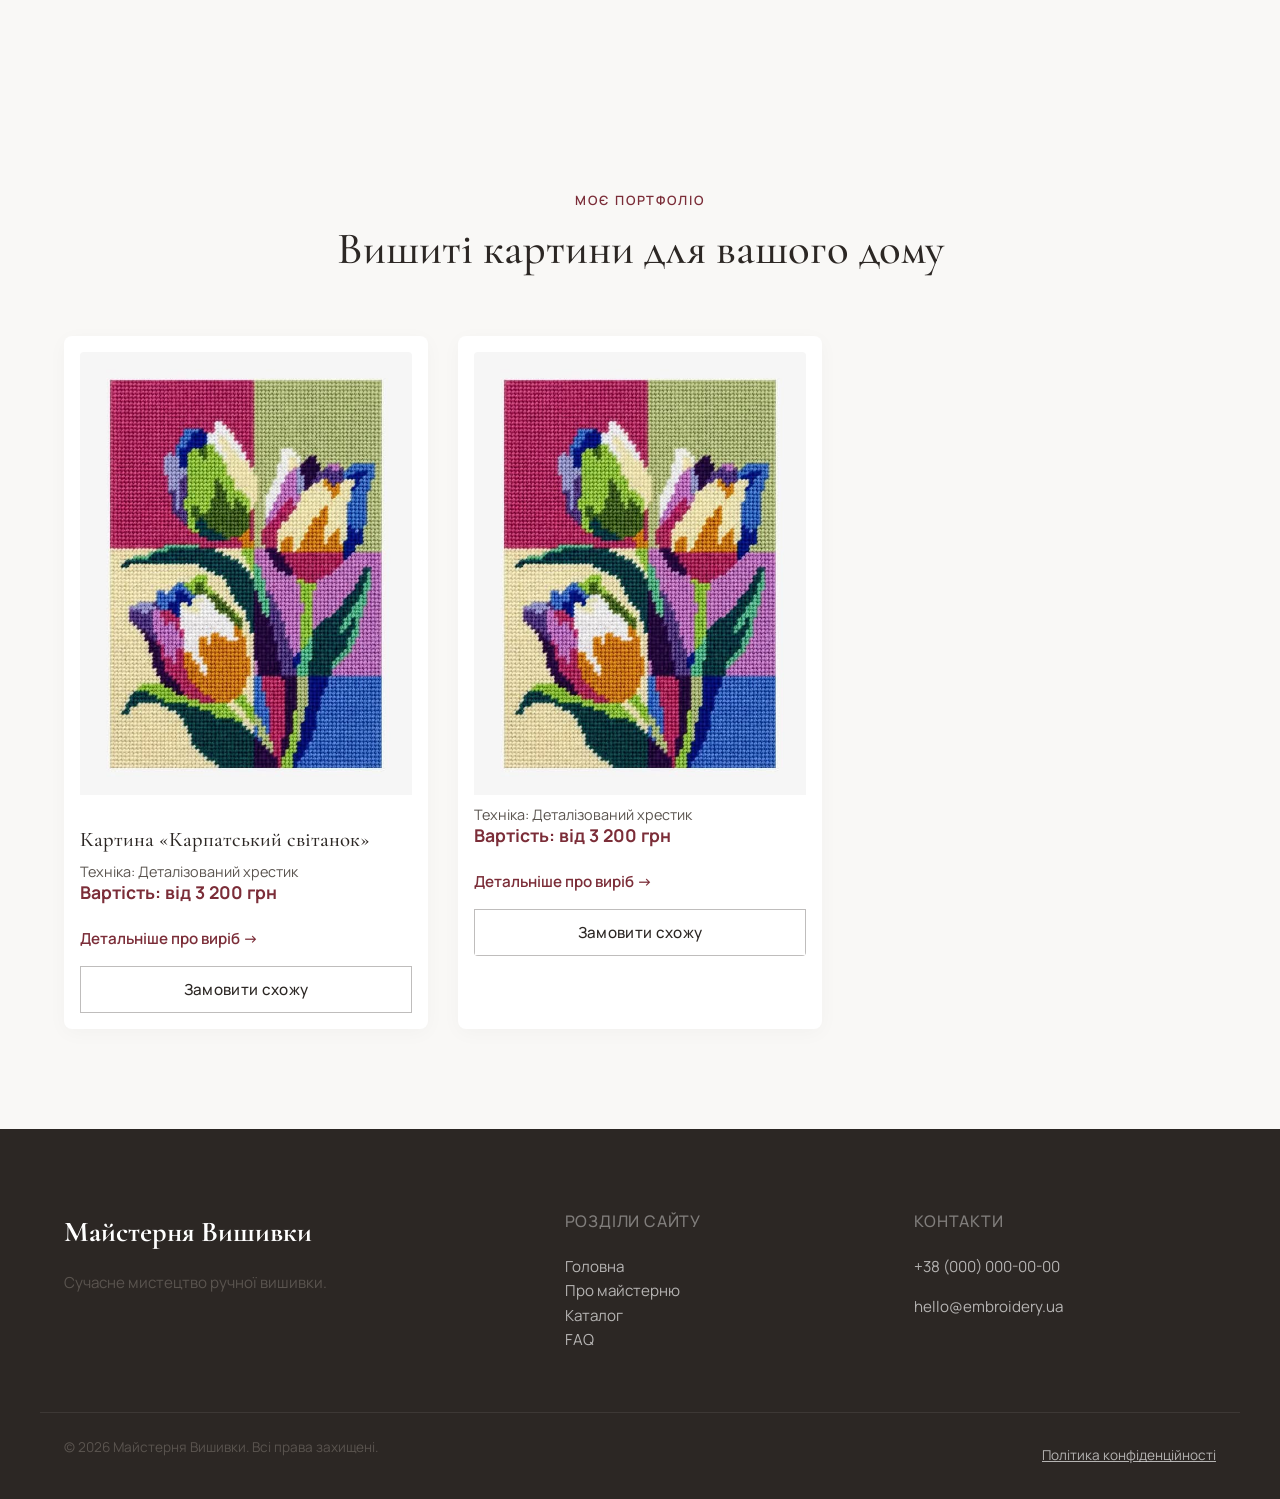
==== commit 129a68c9: "Update index.html" ====
--- a/index.html
+++ b/index.html
@@ -94,8 +94,13 @@
               <a href="product.html">
                 <img src="images/work-6.jpg" alt="Картина Карпатський світанок">
               </a>
+               <p class="card-technique">Техніка: Деталізований хрестик</p>
+              <p class="card-price">Вартість: від 3 200 грн</p>
+              <a href="product.html" class="details-link">Детальніше про виріб &rarr;</a>
+              <button class="btn btn-outline js-open-modal" data-product="Картина «Карпатський світанок»">Замовити схожу</button>
+            </div>
       </div>
-               </div>
+         
     </section>
   </main>
 
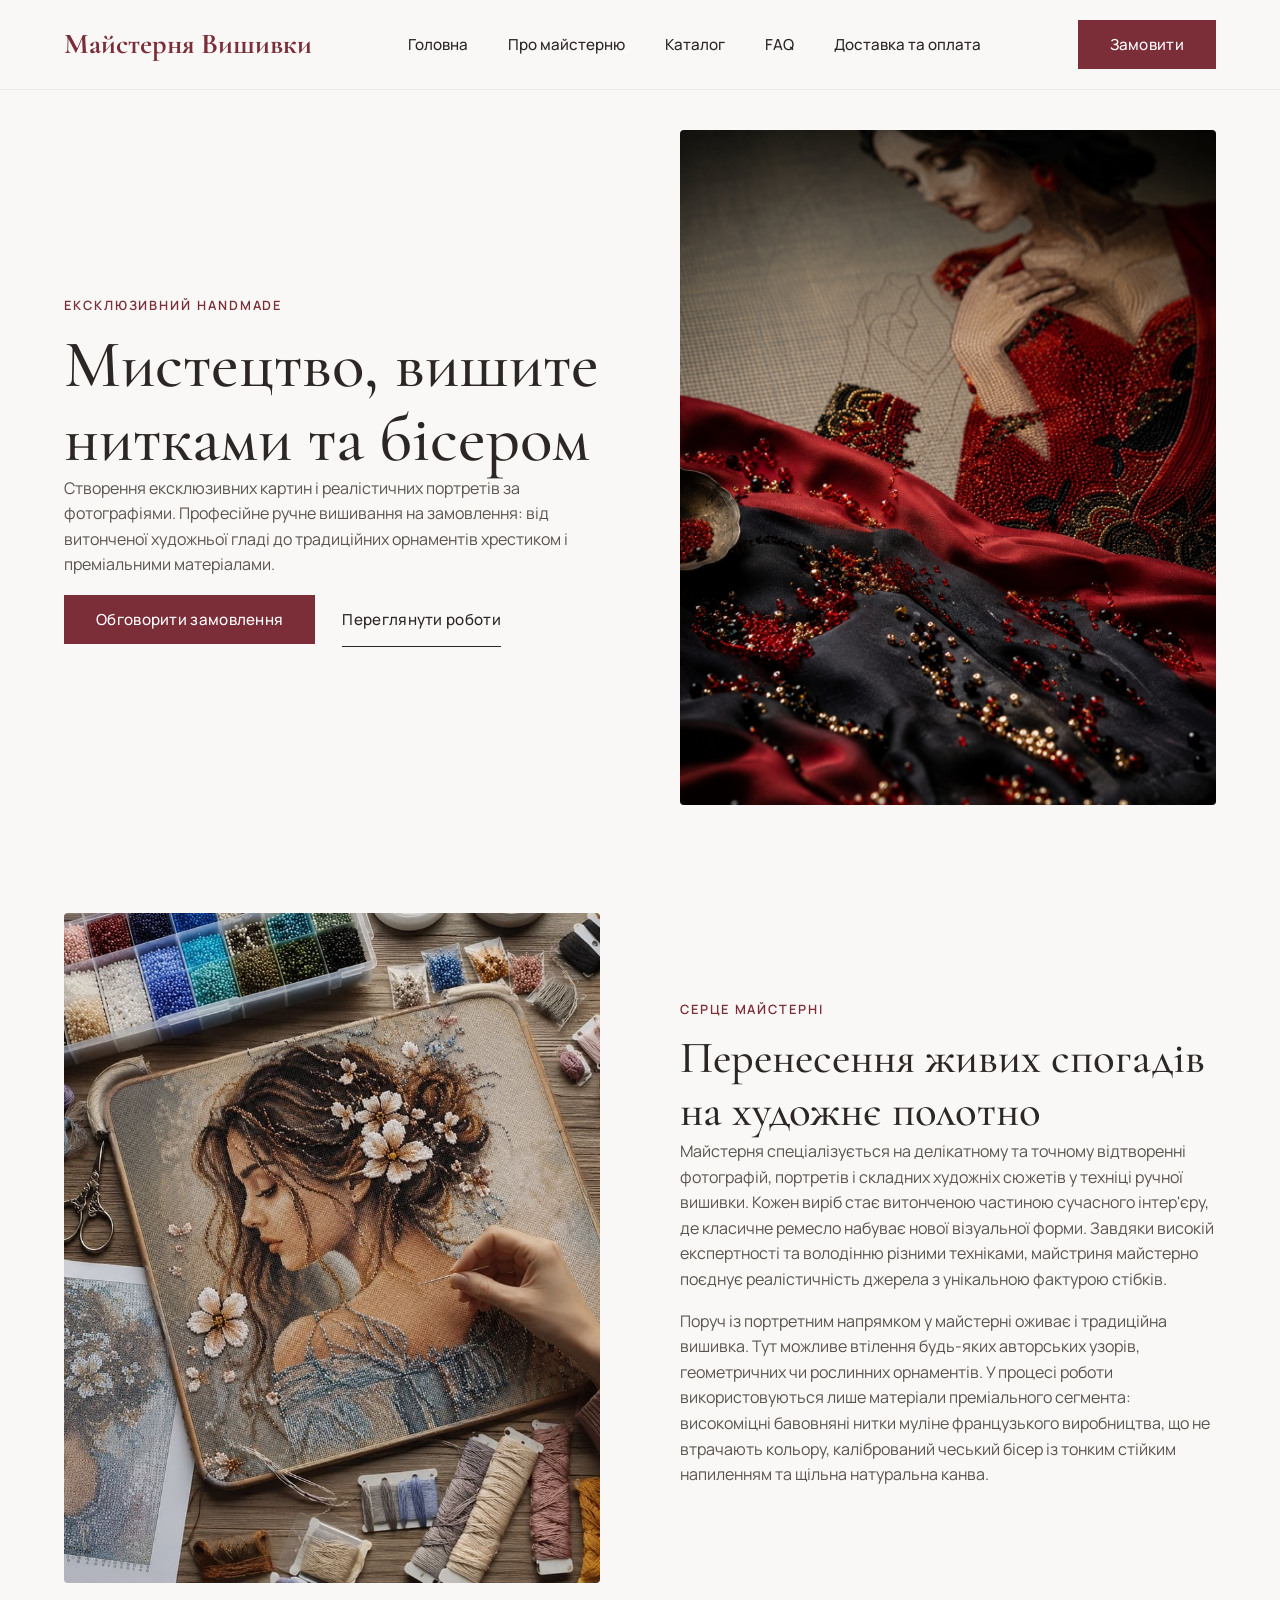
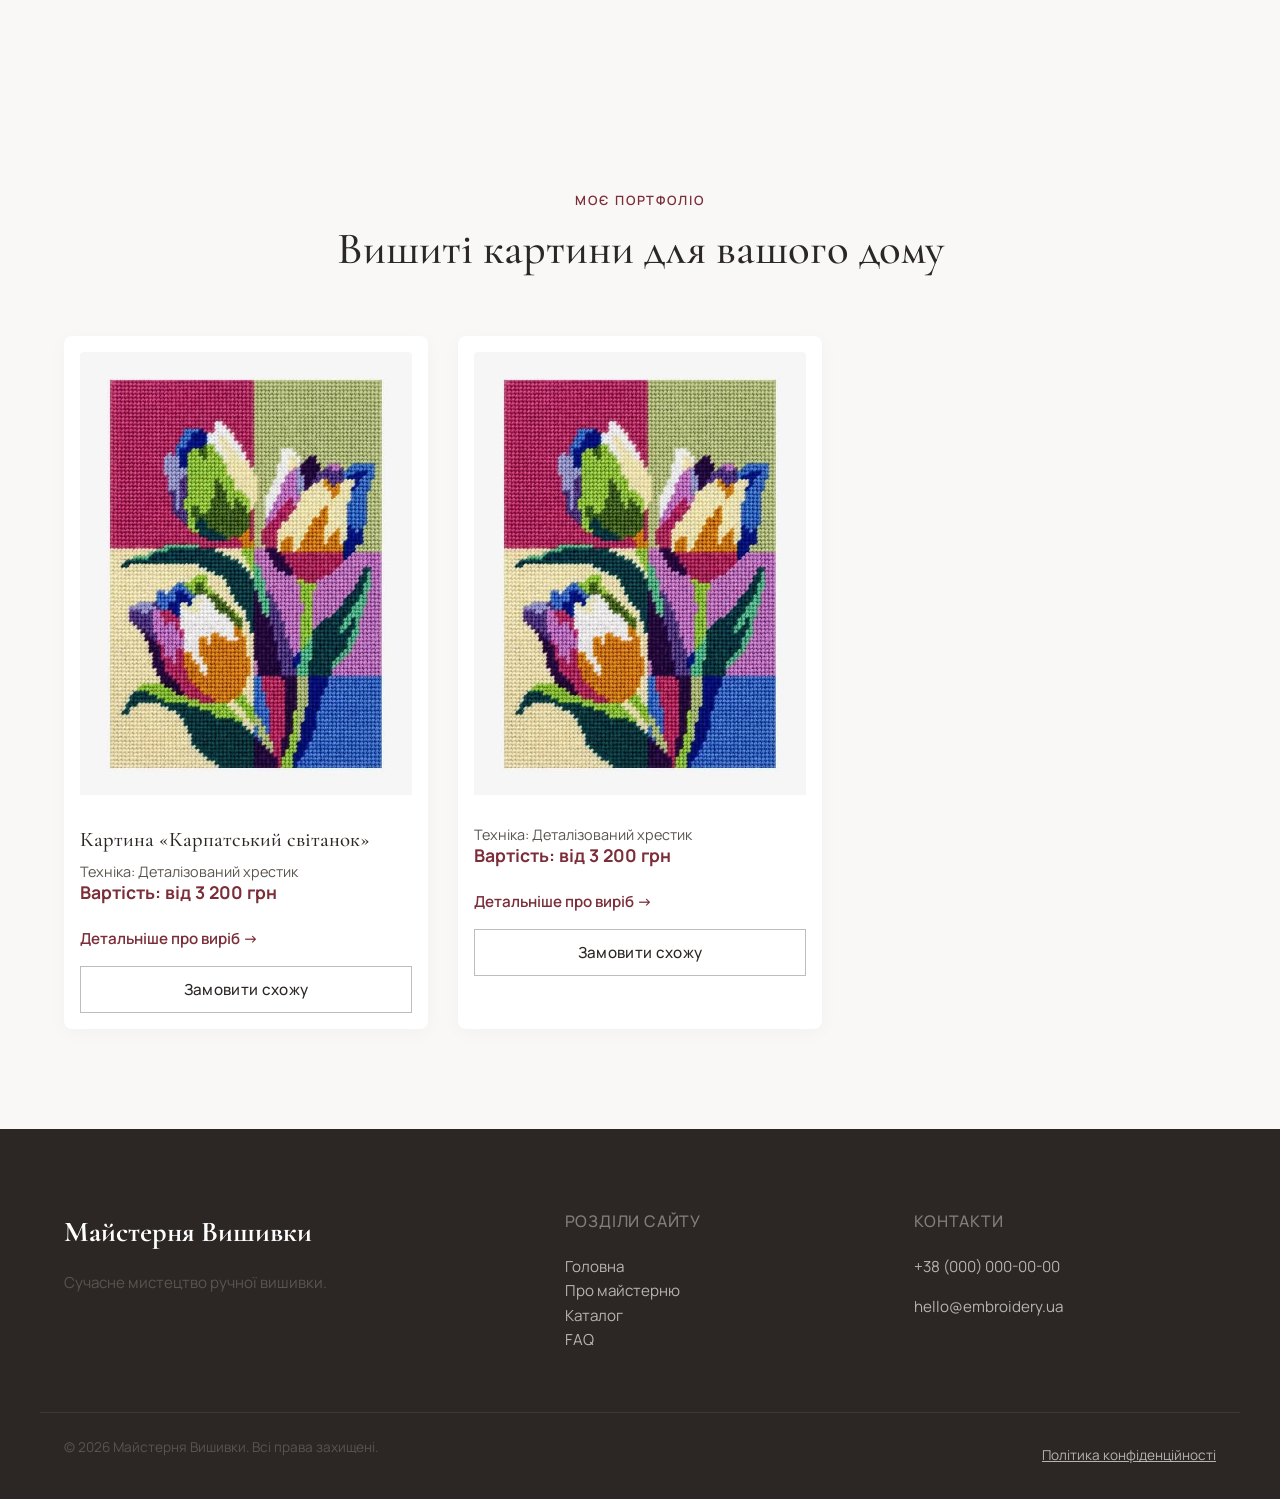
==== commit 03ac74e0: "Update index.html" ====
--- a/index.html
+++ b/index.html
@@ -94,6 +94,9 @@
               <a href="product.html">
                 <img src="images/work-6.jpg" alt="Картина Карпатський світанок">
               </a>
+                </div>
+           <div class="card-content">
+              <a href="product.html">
                <p class="card-technique">Техніка: Деталізований хрестик</p>
               <p class="card-price">Вартість: від 3 200 грн</p>
               <a href="product.html" class="details-link">Детальніше про виріб &rarr;</a>
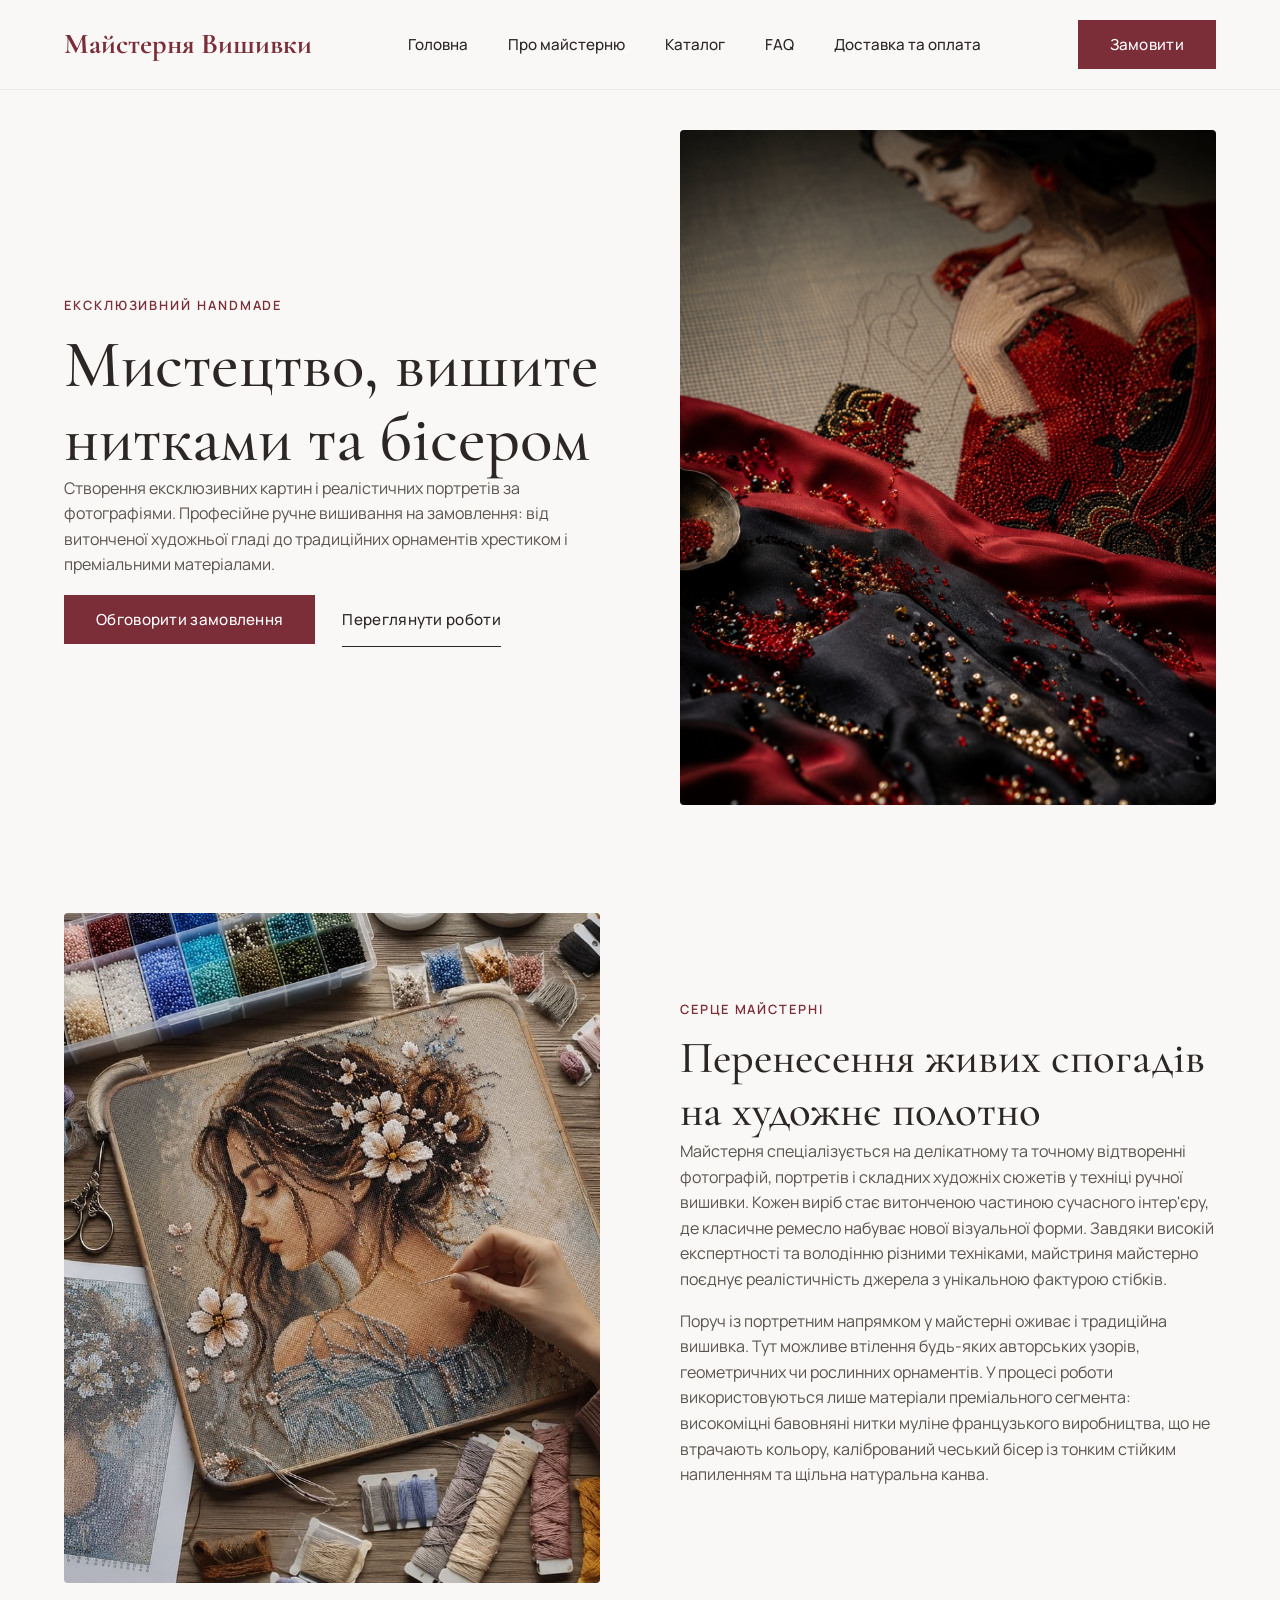
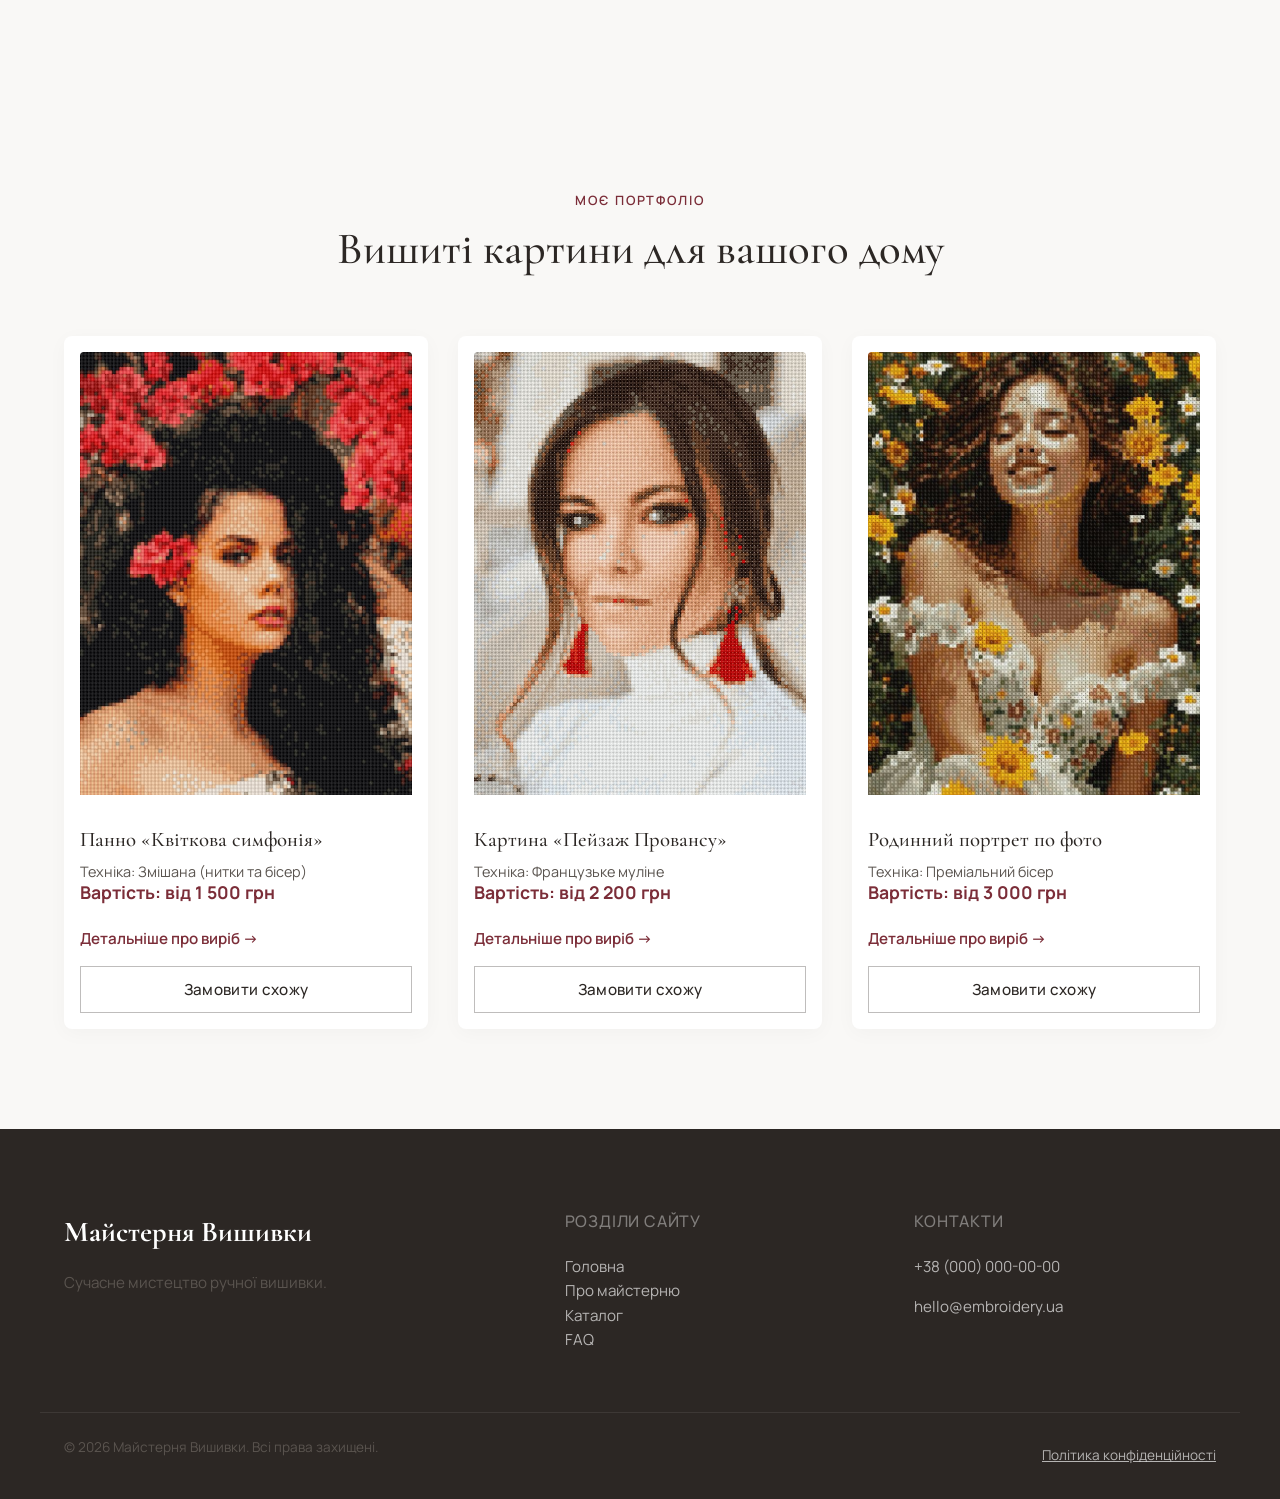
==== commit a1c9e648: "Update index.html" ====
--- a/index.html
+++ b/index.html
@@ -72,36 +72,60 @@
           <h2>Вишиті картини для вашого дому</h2>
         </div>
         
-        <div class="catalog-grid">
-         <article class="product-card fade-up delay-2">
+<div class="catalog-grid">
+          
+          <article class="product-card fade-up">
             <div class="card-image">
               <a href="product.html">
-                <img src="images/work-6.jpg" alt="Картина Карпатський світанок">
+                <img src="images/work-1.jpg" alt="Панно Квіткова симфонія">
               </a>
             </div>
             <div class="card-content">
               <a href="product.html">
-                <h3 class="card-title">Картина «Карпатський світанок»</h3>
+                <h3 class="card-title">Панно «Квіткова симфонія»</h3>
               </a>
-              <p class="card-technique">Техніка: Деталізований хрестик</p>
-              <p class="card-price">Вартість: від 3 200 грн</p>
+              <p class="card-technique">Техніка: Змішана (нитки та бісер)</p>
+              <p class="card-price">Вартість: від 1 500 грн</p>
               <a href="product.html" class="details-link">Детальніше про виріб &rarr;</a>
-              <button class="btn btn-outline js-open-modal" data-product="Картина «Карпатський світанок»">Замовити схожу</button>
+              <button class="btn btn-outline js-open-modal" data-product="Панно «Квіткова симфонія»">Замовити схожу</button>
             </div>
           </article>
-         <article class="product-card fade-up delay-1">
+
+          <article class="product-card fade-up delay-1">
             <div class="card-image">
               <a href="product.html">
-                <img src="images/work-6.jpg" alt="Картина Карпатський світанок">
+                <img src="images/work-2.jpg" alt="Картина Пейзаж Провансу">
               </a>
-                </div>
-           <div class="card-content">
+            </div>
+            <div class="card-content">
               <a href="product.html">
-               <p class="card-technique">Техніка: Деталізований хрестик</p>
-              <p class="card-price">Вартість: від 3 200 грн</p>
+                <h3 class="card-title">Картина «Пейзаж Провансу»</h3>
+              </a>
+              <p class="card-technique">Техніка: Французьке муліне</p>
+              <p class="card-price">Вартість: від 2 200 грн</p>
               <a href="product.html" class="details-link">Детальніше про виріб &rarr;</a>
-              <button class="btn btn-outline js-open-modal" data-product="Картина «Карпатський світанок»">Замовити схожу</button>
+              <button class="btn btn-outline js-open-modal" data-product="Картина «Пейзаж Провансу»">Замовити схожу</button>
             </div>
+          </article>
+
+          <article class="product-card fade-up delay-2">
+            <div class="card-image">
+              <a href="product.html">
+                <img src="images/work-3.jpg" alt="Родинний портрет">
+              </a>
+            </div>
+            <div class="card-content">
+              <a href="product.html">
+                <h3 class="card-title">Родинний портрет по фото</h3>
+              </a>
+              <p class="card-technique">Техніка: Преміальний бісер</p>
+              <p class="card-price">Вартість: від 3 000 грн</p>
+              <a href="product.html" class="details-link">Детальніше про виріб &rarr;</a>
+              <button class="btn btn-outline js-open-modal" data-product="Родинний портрет">Замовити схожу</button>
+            </div>
+          </article>
+
+        </div>
       </div>
          
     </section>
